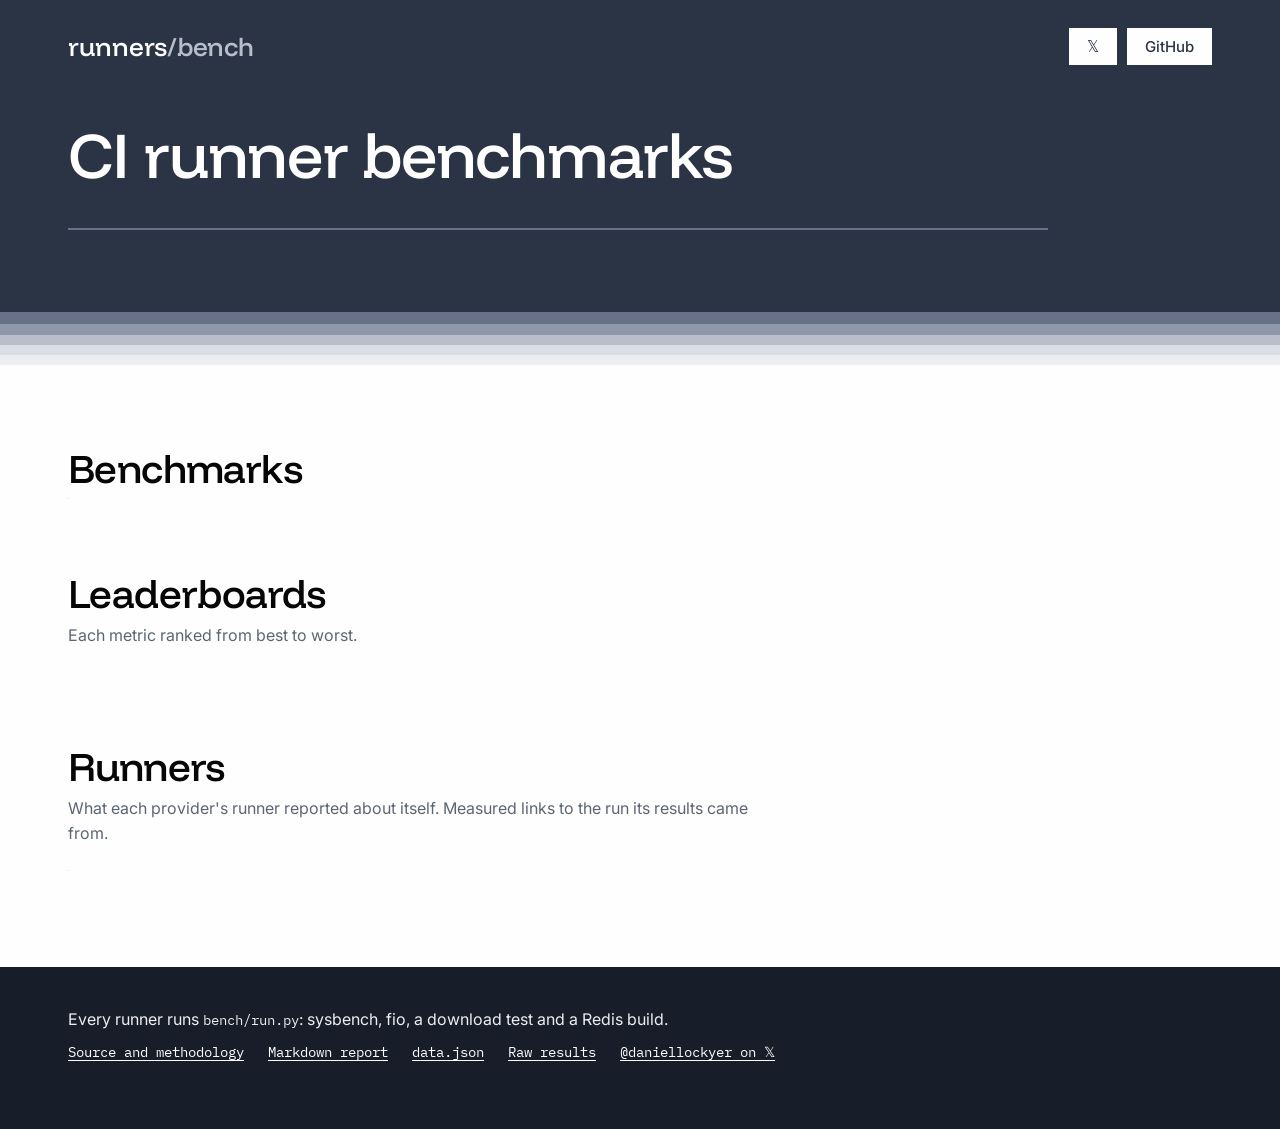
==== site/index.html @ bcc3f511 "Add Simple Analytics" ====
<!doctype html>
<html lang="en">
<head>
  <meta charset="utf-8">
  <meta name="viewport" content="width=device-width, initial-scale=1">
  <title>CI runner benchmarks</title>
  <meta name="description" content="GitHub Actions runner providers benchmarked side by side on 4 vCPU x64 machines: CPU, memory, disk, network, a Redis build and its cost.">
  <meta property="og:type" content="website">
  <meta property="og:url" content="https://runnersbench.com/">
  <meta property="og:title" content="CI runner benchmarks">
  <meta property="og:description" content="GitHub Actions runner providers benchmarked side by side: CPU, disk, network, a Redis build and its cost.">
  <meta property="og:image" content="https://runnersbench.com/og.png">
  <meta property="og:image:width" content="1200">
  <meta property="og:image:height" content="630">
  <meta name="twitter:card" content="summary_large_image">
  <meta name="twitter:creator" content="@daniellockyer">
  <meta name="twitter:image:alt" content="CI runner benchmarks at runnersbench.com">
  <link rel="preconnect" href="https://fonts.googleapis.com">
  <link rel="preconnect" href="https://fonts.gstatic.com" crossorigin>
  <link rel="stylesheet" href="https://fonts.googleapis.com/css2?family=Funnel+Display:wght@500&family=IBM+Plex+Mono:wght@400;500&family=Inter:wght@400;500;600&display=swap">
  <link rel="stylesheet" href="style.css">
  <script src="app.js" defer></script>
</head>
<body>
  <header class="hero">
    <div class="wrap">
      <nav>
        <span class="brand">runners<span>/bench</span></span>
        <span class="actions">
          <a class="button" href="https://x.com/daniellockyer" aria-label="X">𝕏</a>
          <a class="button" href="https://github.com/lockyer-labs/runnersbench">GitHub</a>
        </span>
      </nav>
      <h1>CI runner benchmarks</h1>
      <div id="stats" class="stats"></div>
      <p id="meta" class="meta"></p>
    </div>
    <div class="horizon" aria-hidden="true"></div>
  </header>
  <main class="wrap">
    <section>
      <h2>Benchmarks</h2>
      <p class="caption" id="benchmarks-caption"></p>
      <div class="scroll"><table id="benchmarks"></table></div>
    </section>
    <section>
      <h2>Leaderboards</h2>
      <p class="note">Each metric ranked from best to worst.</p>
      <div id="boards" class="grid"></div>
    </section>
    <section>
      <h2>Runners</h2>
      <p class="note">What each provider's runner reported about itself. Measured links to the run its results came from.</p>
      <p class="caption" id="runners-caption"></p>
      <div class="scroll"><table id="runners"></table></div>
    </section>
    <section id="errors-section" hidden>
      <h2>Errors</h2>
      <ul id="errors"></ul>
    </section>
  </main>
  <footer>
    <div class="wrap">
      <p>Every runner runs <code>bench/run.py</code>: sysbench, fio, a download test and a Redis build.</p>
      <p class="links">
        <a href="https://github.com/lockyer-labs/runnersbench">Source and methodology</a>
        <a href="report.md">Markdown report</a>
        <a href="data.json">data.json</a>
        <a href="results.json">Raw results</a>
        <a href="https://x.com/daniellockyer">@daniellockyer on 𝕏</a>
      </p>
    </div>
  </footer>
  <!-- 100% privacy-first analytics -->
  <script async src="https://scripts.simpleanalyticscdn.com/latest.js"></script>
</body>
</html>
---- site/style.css ----
:root {
  color-scheme: light dark;
  --p1: #f5f6f8;
  --p2: #eceef2;
  --p3: #d9dde4;
  --p4: #b8bfcb;
  --p5: #8e98a8;
  --p6: #677286;
  --p7: #2b3445;
  --p8: #222a38;
  --p9: #181e29;
  --p10: #0e121a;

  --bg: #fefefe;
  --fg: #060606;
  --muted: #5d6573;
  --line: var(--p3);
  --tint: var(--p1);
  --tint-strong: var(--p2);
  --accent: var(--p7);
  --on-accent: #fefefe;
  --track: var(--p2);
  --bar: var(--p4);
  --link: #3b63c4;

  --display: "Funnel Display", system-ui, sans-serif;
  --body: Inter, system-ui, sans-serif;
  --mono: "IBM Plex Mono", ui-monospace, monospace;
}

@media (prefers-color-scheme: dark) {
  :root {
    --bg: #0d1016;
    --fg: #e8eaee;
    --muted: #9aa2b0;
    --line: #2a303b;
    --tint: #141821;
    --tint-strong: #1b202b;
    --accent: #4a5568;
    --track: #1f2430;
    --link: #8fb0ff;
  }
}

* { box-sizing: border-box; }

body {
  margin: 0;
  font: 16px/1.55 var(--body);
  color: var(--fg);
  background: var(--bg);
}

.wrap { max-width: 1240px; margin: 0 auto; padding: 0 48px; }
a { color: var(--link); text-underline-offset: 3px; }
code { font-family: var(--mono); font-size: 0.85em; }

/* Hero */

.hero { background: var(--p7); color: var(--on-accent); }
.hero nav { display: flex; justify-content: space-between; align-items: center; padding: 28px 0 56px; }
.brand { font: 500 26px var(--display); letter-spacing: -0.01em; }
.brand span { color: var(--p4); }
.button {
  font: 500 15px var(--body);
  color: var(--p7);
  background: var(--on-accent);
  padding: 9px 18px;
  text-decoration: none;
}
.button:hover { background: var(--p2); }
.actions { display: flex; gap: 10px; }
h1 { font: 500 64px/1.05 var(--display); letter-spacing: -0.02em; margin: 0 0 40px; }
.meta { font: 13px var(--mono); color: var(--p3); margin: 24px 0 0; padding-bottom: 48px; }

.stats {
  display: grid;
  grid-template-columns: repeat(auto-fit, minmax(220px, 1fr));
  gap: 1px;
  background: var(--p6);
  border: 1px solid var(--p6);
  max-width: 980px;
}
.stat { background: var(--p8); padding: 16px 18px; }
.stat .label { font: 12px var(--mono); color: var(--p4); text-transform: lowercase; }
.stat .value { font: 500 30px/1.2 var(--display); margin-top: 6px; white-space: nowrap; }
.stat .unit { font: 15px var(--mono); color: var(--p3); }
.stat .who { font: 13px var(--mono); color: var(--p3); }

.horizon {
  height: 72px;
  background: linear-gradient(
    var(--p7) 0 14%, var(--p6) 14% 30%, var(--p5) 30% 46%, var(--p4) 46% 60%,
    var(--p3) 60% 74%, var(--p2) 74% 87%, var(--bg) 87%
  );
}

/* Sections */

section { margin: 72px 0; }
h2 { font: 500 40px/1.1 var(--display); letter-spacing: -0.015em; margin: 0 0 8px; }
.note { color: var(--muted); margin: 0 0 24px; max-width: 70ch; }
.caption { font: 12px var(--mono); color: var(--muted); margin: 0 0 6px; }

/* Tables */

.scroll { overflow-x: auto; -webkit-overflow-scrolling: touch; }
table { border-collapse: separate; border-spacing: 0; font-size: 14px; white-space: nowrap; border: 1px solid var(--line); border-width: 1px 0 0 1px; }
th, td { border: 1px solid var(--line); border-width: 0 1px 1px 0; padding: 7px 12px; text-align: left; }
th { background: var(--tint-strong); font-weight: 500; }
th:first-child, td:first-child { position: sticky; left: 0; z-index: 1; background: var(--tint); }
thead th:first-child { background: var(--tint-strong); }
td.num { text-align: right; font: 14px var(--mono); font-variant-numeric: tabular-nums; }
td.best { background: var(--accent); color: var(--on-accent); font-weight: 500; }
tbody tr:hover td:not(.best) { background: var(--tint); }
.hint { color: var(--muted); font-size: 13px; }
.hint::before { content: " · "; }

/* Leaderboards */

.grid {
  display: grid;
  grid-template-columns: repeat(auto-fill, minmax(min(380px, 100%), 1fr));
  gap: 24px;
}
.board { background: var(--tint); padding: 20px 22px 16px; min-width: 0; }
.board h3 { font: 500 17px var(--body); margin: 0; }
.board .hint::before { content: none; }
.board .hint { display: block; font: 12px var(--mono); margin-bottom: 14px; }
.row { display: grid; grid-template-columns: 110px 1fr auto; align-items: center; gap: 10px; font: 13px var(--mono); padding: 3px 0; }
.row .name { overflow: hidden; text-overflow: ellipsis; white-space: nowrap; }
.track {
  height: 12px;
  background: radial-gradient(circle, var(--p4) 1px, transparent 1.5px) 0 50% / 8px 8px repeat-x;
}
.fill { height: 100%; min-width: 2px; }
.row.best .name, .row.best .val { font-weight: 600; }
.row.best .val::before { content: "★ "; color: #d49a00; }

.swatch {
  display: inline-block;
  width: 10px;
  height: 10px;
  margin-right: 7px;
  vertical-align: 0;
}
.row .val { text-align: right; min-width: 7ch; font-variant-numeric: tabular-nums; }

/* Errors */

#errors { background: #fbf1de; color: #8a5300; padding: 16px 16px 16px 36px; font-size: 14px; }

/* Footer */

footer { background: var(--p9); color: var(--p2); padding: 40px 0 56px; margin-top: 96px; }
footer p { margin: 0 0 12px; }
footer .links { display: flex; flex-wrap: wrap; gap: 8px 24px; font: 14px var(--mono); }
footer a { color: var(--on-accent); }

@media (max-width: 700px) {
  .wrap { padding: 0 18px; }
  .hero nav { padding-bottom: 32px; }
  h1 { font-size: clamp(26px, 8.4vw, 40px); margin-bottom: 28px; white-space: nowrap; }
  .stat .value { font-size: 24px; }
  section { margin: 48px 0; }
  h2 { font-size: 30px; }
  table { font-size: 12px; }
  th, td { padding: 5px 7px; }
  td.num { font-size: 12px; }
  #benchmarks th, #benchmarks td:first-child { white-space: normal; }
  #benchmarks thead th { white-space: nowrap; }
  #benchmarks td:first-child { min-width: 9em; }
  #benchmarks .hint { font-size: 0; }
  #benchmarks .hint::before { content: " " attr(data-short); font-size: 12px; }
  .row { grid-template-columns: 96px 1fr auto; }
}
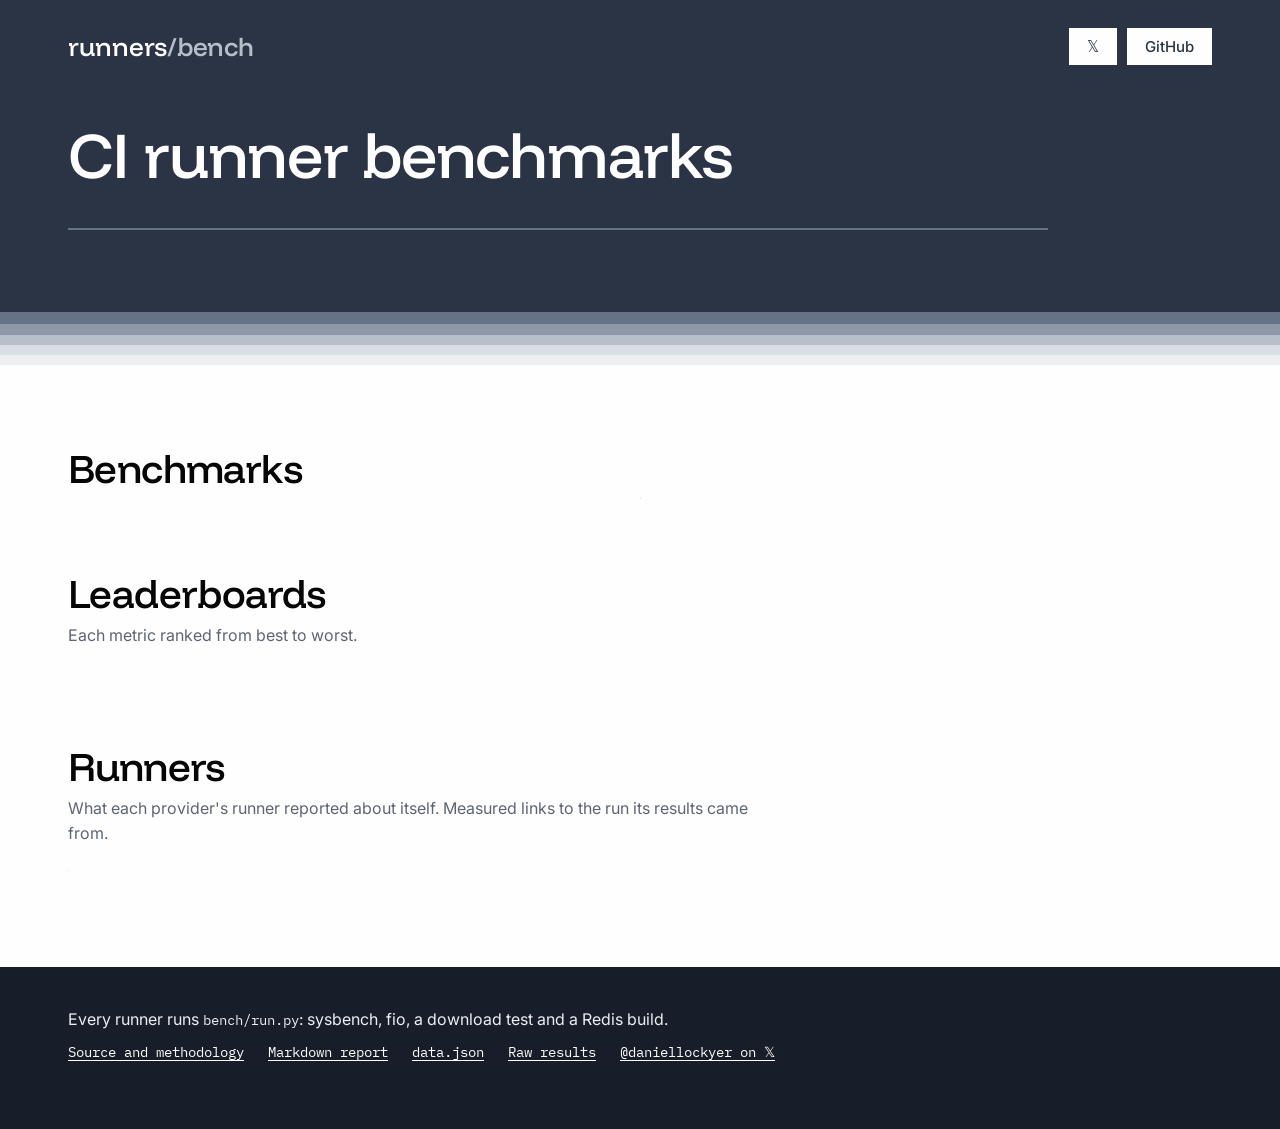
==== commit 5ed4b881: "Fit the benchmarks table without scrolling on laptop-width windows" ====
--- a/site/index.html
+++ b/site/index.html
@@ -4,6 +4,8 @@
   <meta charset="utf-8">
   <meta name="viewport" content="width=device-width, initial-scale=1">
   <title>CI runner benchmarks</title>
+  <link rel="icon" href="/favicon.svg" type="image/svg+xml">
+  <link rel="apple-touch-icon" href="/apple-touch-icon.png">
   <meta name="description" content="GitHub Actions runner providers benchmarked side by side on 4 vCPU x64 machines: CPU, memory, disk, network, a Redis build and its cost.">
   <meta property="og:type" content="website">
   <meta property="og:url" content="https://runnersbench.com/">
@@ -41,7 +43,7 @@
     <section>
       <h2>Benchmarks</h2>
       <p class="caption" id="benchmarks-caption"></p>
-      <div class="scroll"><table id="benchmarks"></table></div>
+      <div class="scroll bleed"><table id="benchmarks"></table></div>
     </section>
     <section>
       <h2>Leaderboards</h2>
--- a/site/style.css
+++ b/site/style.css
@@ -105,6 +105,12 @@
 /* Tables */
 
 .scroll { overflow-x: auto; -webkit-overflow-scrolling: touch; }
+/* Lets a wide table use the window's width beyond the 1144px content column, up to 1600px. */
+.bleed { margin-inline: calc(-1 * clamp(24px, (100vw - 1192px) / 2, 228px)); }
+.bleed table { margin-inline: auto; }
+#benchmarks th, #benchmarks td { padding: 6px 7px; }
+#benchmarks th.provider { border-top: 4px solid; font-size: 13px; text-align: right; }
+#benchmarks td:first-child { white-space: normal; min-width: 9.5em; max-width: 14em; }
 table { border-collapse: separate; border-spacing: 0; font-size: 14px; white-space: nowrap; border: 1px solid var(--line); border-width: 1px 0 0 1px; }
 th, td { border: 1px solid var(--line); border-width: 0 1px 1px 0; padding: 7px 12px; text-align: left; }
 th { background: var(--tint-strong); font-weight: 500; }
@@ -113,8 +119,7 @@
 td.num { text-align: right; font: 14px var(--mono); font-variant-numeric: tabular-nums; }
 td.best { background: var(--accent); color: var(--on-accent); font-weight: 500; }
 tbody tr:hover td:not(.best) { background: var(--tint); }
-.hint { color: var(--muted); font-size: 13px; }
-.hint::before { content: " · "; }
+.hint { color: var(--muted); margin-left: 6px; cursor: help; }
 
 /* Leaderboards */
 
@@ -124,9 +129,7 @@
   gap: 24px;
 }
 .board { background: var(--tint); padding: 20px 22px 16px; min-width: 0; }
-.board h3 { font: 500 17px var(--body); margin: 0; }
-.board .hint::before { content: none; }
-.board .hint { display: block; font: 12px var(--mono); margin-bottom: 14px; }
+.board h3 { font: 500 17px var(--body); margin: 0 0 14px; }
 .row { display: grid; grid-template-columns: 110px 1fr auto; align-items: center; gap: 10px; font: 13px var(--mono); padding: 3px 0; }
 .row .name { overflow: hidden; text-overflow: ellipsis; white-space: nowrap; }
 .track {
@@ -167,10 +170,10 @@
   table { font-size: 12px; }
   th, td { padding: 5px 7px; }
   td.num { font-size: 12px; }
+  .bleed { margin-inline: 0; }
+  #benchmarks th, #benchmarks td { padding: 5px 7px; }
   #benchmarks th, #benchmarks td:first-child { white-space: normal; }
   #benchmarks thead th { white-space: nowrap; }
   #benchmarks td:first-child { min-width: 9em; }
-  #benchmarks .hint { font-size: 0; }
-  #benchmarks .hint::before { content: " " attr(data-short); font-size: 12px; }
   .row { grid-template-columns: 96px 1fr auto; }
 }
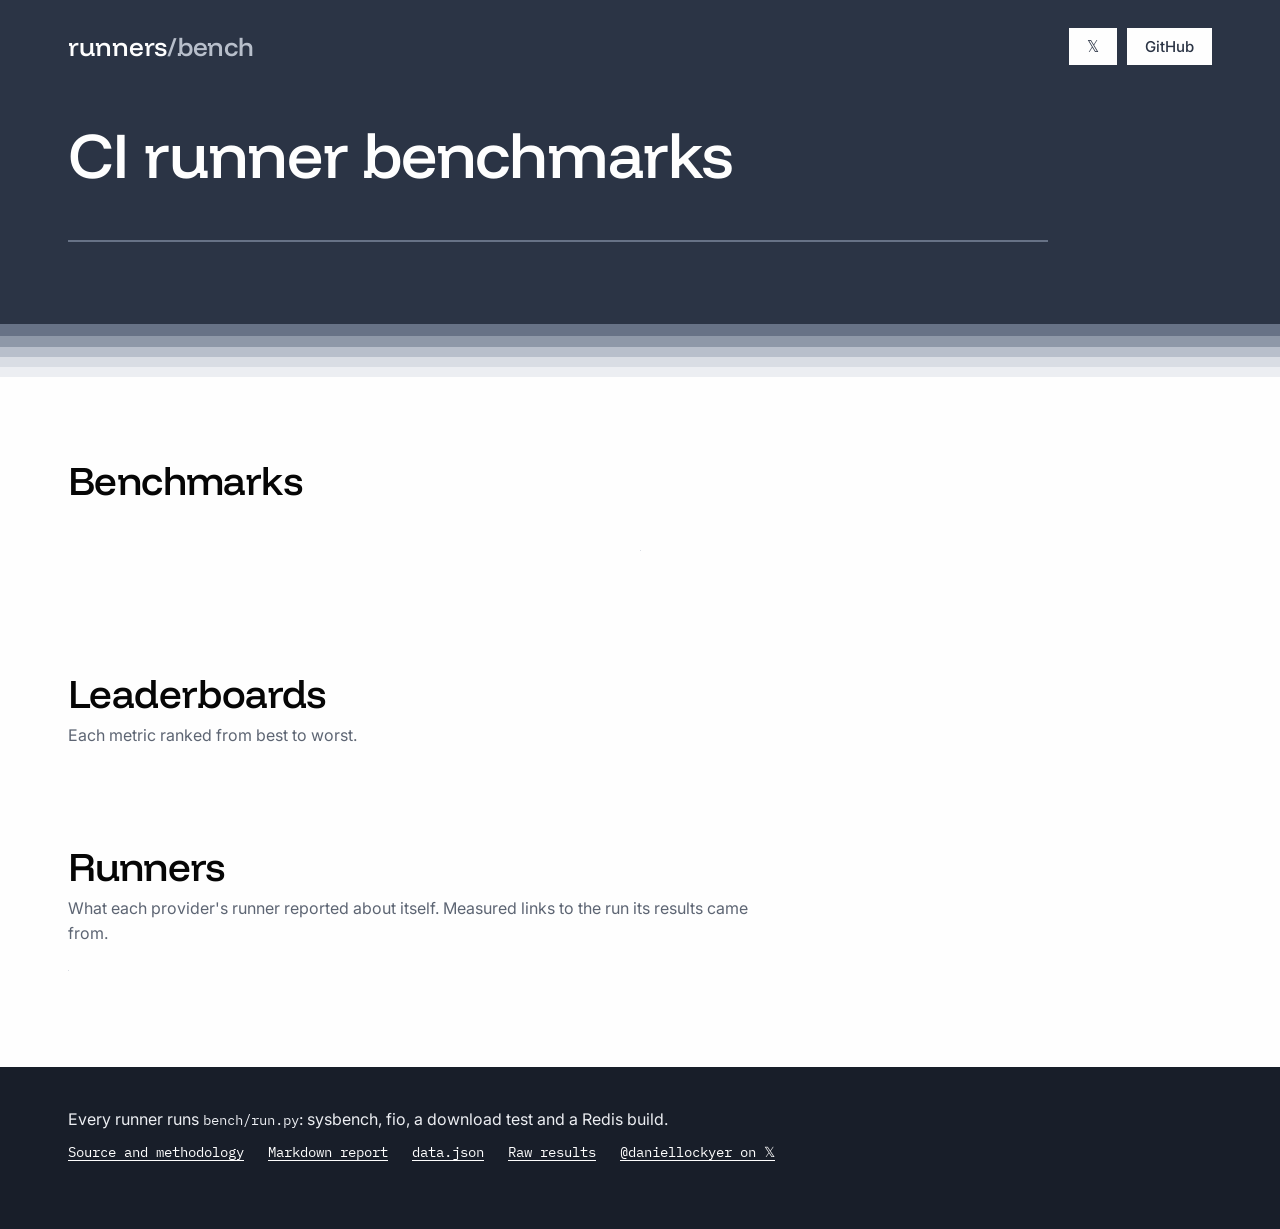
==== commit c3f53cce: "Add Linux arm64 runners and an architecture tab on the site" ====
--- a/site/index.html
+++ b/site/index.html
@@ -6,7 +6,7 @@
   <title>CI runner benchmarks</title>
   <link rel="icon" href="/favicon.svg" type="image/svg+xml">
   <link rel="apple-touch-icon" href="/apple-touch-icon.png">
-  <meta name="description" content="GitHub Actions runner providers benchmarked side by side on 4 vCPU x64 machines: CPU, memory, disk, network, a Redis build and its cost.">
+  <meta name="description" content="GitHub Actions runner providers benchmarked side by side on 4 vCPU Linux x64 and arm64 machines: CPU, memory, disk, network, a Redis build and its cost.">
   <meta property="og:type" content="website">
   <meta property="og:url" content="https://runnersbench.com/">
   <meta property="og:title" content="CI runner benchmarks">
@@ -34,6 +34,7 @@
         </span>
       </nav>
       <h1>CI runner benchmarks</h1>
+      <div id="tabs" class="tabs" role="tablist"></div>
       <div id="stats" class="stats"></div>
       <p id="meta" class="meta"></p>
     </div>
--- a/site/style.css
+++ b/site/style.css
@@ -22,6 +22,8 @@
   --track: var(--p2);
   --bar: var(--p4);
   --link: #3b63c4;
+  --mark: #fffae6;
+  --mark-line: #ecd48a;
 
   --display: "Funnel Display", system-ui, sans-serif;
   --body: Inter, system-ui, sans-serif;
@@ -39,6 +41,8 @@
     --accent: #4a5568;
     --track: #1f2430;
     --link: #8fb0ff;
+    --mark: #2a2512;
+    --mark-line: #6b5a1e;
   }
 }
 
@@ -71,6 +75,18 @@
 .button:hover { background: var(--p2); }
 .actions { display: flex; gap: 10px; }
 h1 { font: 500 64px/1.05 var(--display); letter-spacing: -0.02em; margin: 0 0 40px; }
+.tabs { display: flex; flex-wrap: wrap; gap: 8px; margin: -16px 0 28px; }
+.tab {
+  font: 500 14px var(--mono);
+  color: var(--p3);
+  background: transparent;
+  border: 1px solid var(--p6);
+  padding: 8px 14px;
+  cursor: pointer;
+}
+.tab:hover { color: var(--on-accent); border-color: var(--p4); }
+.tab[aria-selected="true"] { color: var(--p7); background: var(--on-accent); border-color: var(--on-accent); }
+.tab .count { margin-left: 8px; opacity: 0.6; }
 .meta { font: 13px var(--mono); color: var(--p3); margin: 24px 0 0; padding-bottom: 48px; }
 
 .stats {
@@ -108,9 +124,15 @@
 /* Lets a wide table use the window's width beyond the 1144px content column, up to 1600px. */
 .bleed { margin-inline: calc(-1 * clamp(24px, (100vw - 1192px) / 2, 228px)); }
 .bleed table { margin-inline: auto; }
+.bleed { padding-block: 40px 48px; }
+@media (min-width: 1100px) { .bleed { padding-inline: 32px; } }
 #benchmarks th, #benchmarks td { padding: 6px 7px; }
 #benchmarks th.provider { border-top: 4px solid; font-size: 13px; text-align: right; }
 #benchmarks td:first-child { white-space: normal; min-width: 9.5em; max-width: 14em; }
+#benchmarks.spotlight :is(td, th):not(.hl, .lit, .corner) { opacity: 0.5; }
+#benchmarks td.hl { box-shadow: inset 0 0 0 1px var(--mark-line); }
+#benchmarks td.hl:not(.best) { background: var(--mark); }
+#benchmarks.shift-held { user-select: none; -webkit-user-select: none; cursor: cell; }
 table { border-collapse: separate; border-spacing: 0; font-size: 14px; white-space: nowrap; border: 1px solid var(--line); border-width: 1px 0 0 1px; }
 th, td { border: 1px solid var(--line); border-width: 0 1px 1px 0; padding: 7px 12px; text-align: left; }
 th { background: var(--tint-strong); font-weight: 500; }
@@ -170,7 +192,7 @@
   table { font-size: 12px; }
   th, td { padding: 5px 7px; }
   td.num { font-size: 12px; }
-  .bleed { margin-inline: 0; }
+  .bleed { margin-inline: 0; padding-block: 16px 24px; }
   #benchmarks th, #benchmarks td { padding: 5px 7px; }
   #benchmarks th, #benchmarks td:first-child { white-space: normal; }
   #benchmarks thead th { white-space: nowrap; }
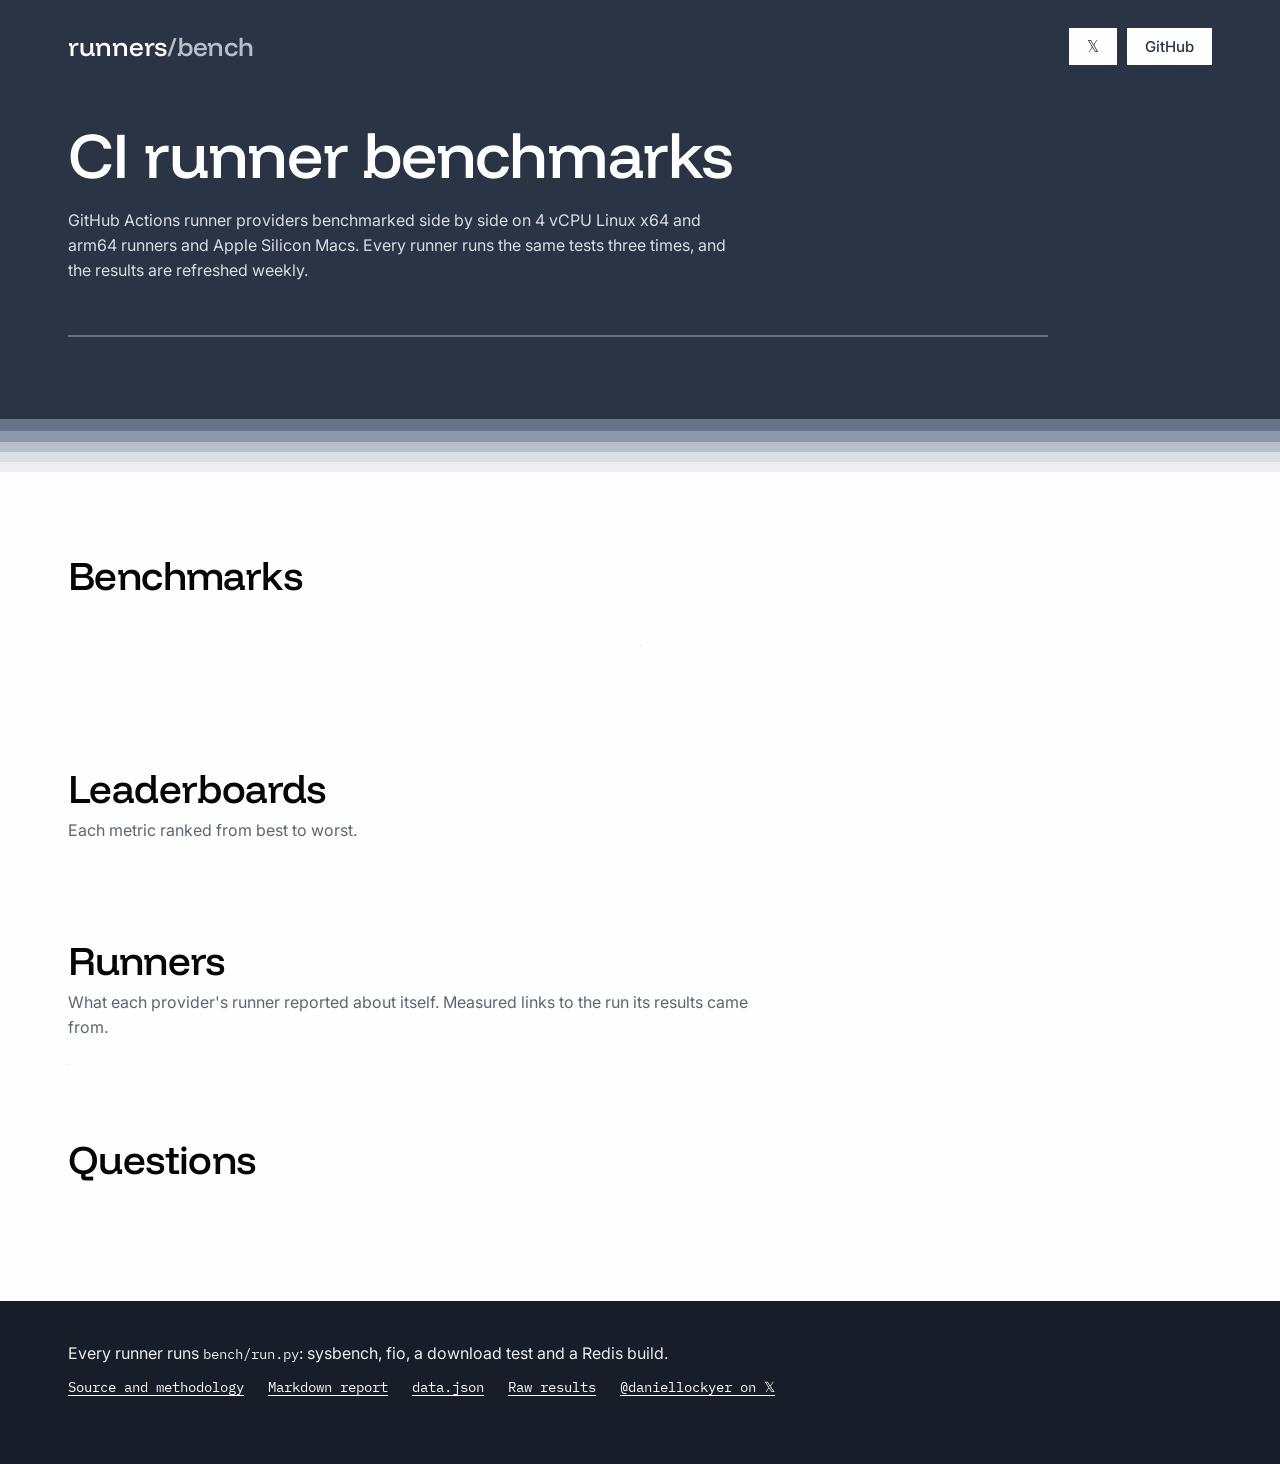
==== commit fd94a786: "Improve SEO: meta tags, structured data, crawlable intro and questions, sitemap" ====
--- a/site/index.html
+++ b/site/index.html
@@ -3,20 +3,34 @@
 <head>
   <meta charset="utf-8">
   <meta name="viewport" content="width=device-width, initial-scale=1">
-  <title>CI runner benchmarks</title>
+  <title>GitHub Actions runner benchmarks: speed and cost compared · runners/bench</title>
+  <meta name="description" content="Independent benchmarks of GitHub Actions runner providers on 4 vCPU Linux x64 and arm64 runners and Apple Silicon Macs: CPU, memory, disk, network, queue time, a Redis build and what it costs.">
+  <link rel="canonical" href="https://runnersbench.com/">
+  <meta name="author" content="Daniel Lockyer">
+  <meta name="robots" content="index, follow, max-image-preview:large">
+  <meta name="theme-color" content="#2b3445">
   <link rel="icon" href="/favicon.svg" type="image/svg+xml">
   <link rel="apple-touch-icon" href="/apple-touch-icon.png">
-  <meta name="description" content="GitHub Actions runner providers benchmarked side by side on 4 vCPU Linux x64 and arm64 machines: CPU, memory, disk, network, a Redis build and its cost.">
+  <link rel="alternate" type="application/json" href="/data.json" title="Benchmark summary">
   <meta property="og:type" content="website">
+  <meta property="og:site_name" content="runners/bench">
+  <meta property="og:locale" content="en_US">
   <meta property="og:url" content="https://runnersbench.com/">
-  <meta property="og:title" content="CI runner benchmarks">
-  <meta property="og:description" content="GitHub Actions runner providers benchmarked side by side: CPU, disk, network, a Redis build and its cost.">
+  <meta property="og:title" content="GitHub Actions runner benchmarks: speed and cost compared">
+  <meta property="og:description" content="GitHub Actions runner providers benchmarked side by side on Linux x64, arm64 and macOS: CPU, disk, network, a Redis build and its cost.">
   <meta property="og:image" content="https://runnersbench.com/og.png">
+  <meta property="og:image:type" content="image/png">
   <meta property="og:image:width" content="1200">
   <meta property="og:image:height" content="630">
+  <meta property="og:image:alt" content="runners/bench: CI runner benchmarks, GitHub Actions runner providers side by side">
   <meta name="twitter:card" content="summary_large_image">
+  <meta name="twitter:site" content="@daniellockyer">
   <meta name="twitter:creator" content="@daniellockyer">
-  <meta name="twitter:image:alt" content="CI runner benchmarks at runnersbench.com">
+  <meta name="twitter:title" content="GitHub Actions runner benchmarks: speed and cost compared">
+  <meta name="twitter:description" content="GitHub Actions runner providers benchmarked side by side on Linux x64, arm64 and macOS: CPU, disk, network, a Redis build and its cost.">
+  <meta name="twitter:image" content="https://runnersbench.com/og.png">
+  <meta name="twitter:image:alt" content="runners/bench: CI runner benchmarks, GitHub Actions runner providers side by side">
+  <!-- seo:jsonld -->
   <link rel="preconnect" href="https://fonts.googleapis.com">
   <link rel="preconnect" href="https://fonts.gstatic.com" crossorigin>
   <link rel="stylesheet" href="https://fonts.googleapis.com/css2?family=Funnel+Display:wght@500&family=IBM+Plex+Mono:wght@400;500&family=Inter:wght@400;500;600&display=swap">
@@ -34,6 +48,7 @@
         </span>
       </nav>
       <h1>CI runner benchmarks</h1>
+      <p class="lede" id="lede">GitHub Actions runner providers benchmarked side by side on 4 vCPU Linux x64 and arm64 runners and Apple Silicon Macs. Every runner runs the same tests three times, and the results are refreshed weekly.</p>
       <div id="tabs" class="tabs" role="tablist"></div>
       <div id="stats" class="stats"></div>
       <p id="meta" class="meta"></p>
@@ -57,6 +72,12 @@
       <p class="caption" id="runners-caption"></p>
       <div class="scroll"><table id="runners"></table></div>
     </section>
+    <section id="questions">
+      <h2>Questions</h2>
+      <div class="faq">
+        <!-- seo:faq -->
+      </div>
+    </section>
     <section id="errors-section" hidden>
       <h2>Errors</h2>
       <ul id="errors"></ul>
--- a/site/style.css
+++ b/site/style.css
@@ -75,6 +75,7 @@
 .button:hover { background: var(--p2); }
 .actions { display: flex; gap: 10px; }
 h1 { font: 500 64px/1.05 var(--display); letter-spacing: -0.02em; margin: 0 0 40px; }
+.lede { color: var(--p3); max-width: 66ch; margin: -20px 0 40px; }
 .tabs { display: flex; flex-wrap: wrap; gap: 8px; margin: -16px 0 28px; }
 .tab {
   font: 500 14px var(--mono);
@@ -117,6 +118,12 @@
 h2 { font: 500 40px/1.1 var(--display); letter-spacing: -0.015em; margin: 0 0 8px; }
 .note { color: var(--muted); margin: 0 0 24px; max-width: 70ch; }
 .caption { font: 12px var(--mono); color: var(--muted); margin: 0 0 6px; }
+
+/* Questions */
+
+.faq { display: grid; grid-template-columns: repeat(auto-fill, minmax(min(460px, 100%), 1fr)); gap: 8px 48px; margin-top: 24px; }
+.faq h3 { font: 500 19px/1.3 var(--body); margin: 16px 0 6px; }
+.faq p { color: var(--muted); margin: 0; max-width: 62ch; }
 
 /* Tables */
 
@@ -158,7 +165,21 @@
   height: 12px;
   background: radial-gradient(circle, var(--p4) 1px, transparent 1.5px) 0 50% / 8px 8px repeat-x;
 }
+.track { position: relative; }
 .fill { height: 100%; min-width: 2px; }
+.range {
+  position: absolute;
+  top: 50%;
+  height: 8px;
+  min-width: 1px;
+  transform: translateY(-50%);
+  color: var(--fg);
+  border: solid currentColor;
+  border-width: 0 1px;
+  background: linear-gradient(currentColor, currentColor) 0 50% / 100% 1px no-repeat;
+  opacity: 0.55;
+}
+.row .spread { display: inline-block; min-width: 5ch; margin-left: 6px; color: var(--muted); font-size: 11px; font-weight: 400; text-align: right; }
 .row.best .name, .row.best .val { font-weight: 600; }
 .row.best .val::before { content: "★ "; color: #d49a00; }
 
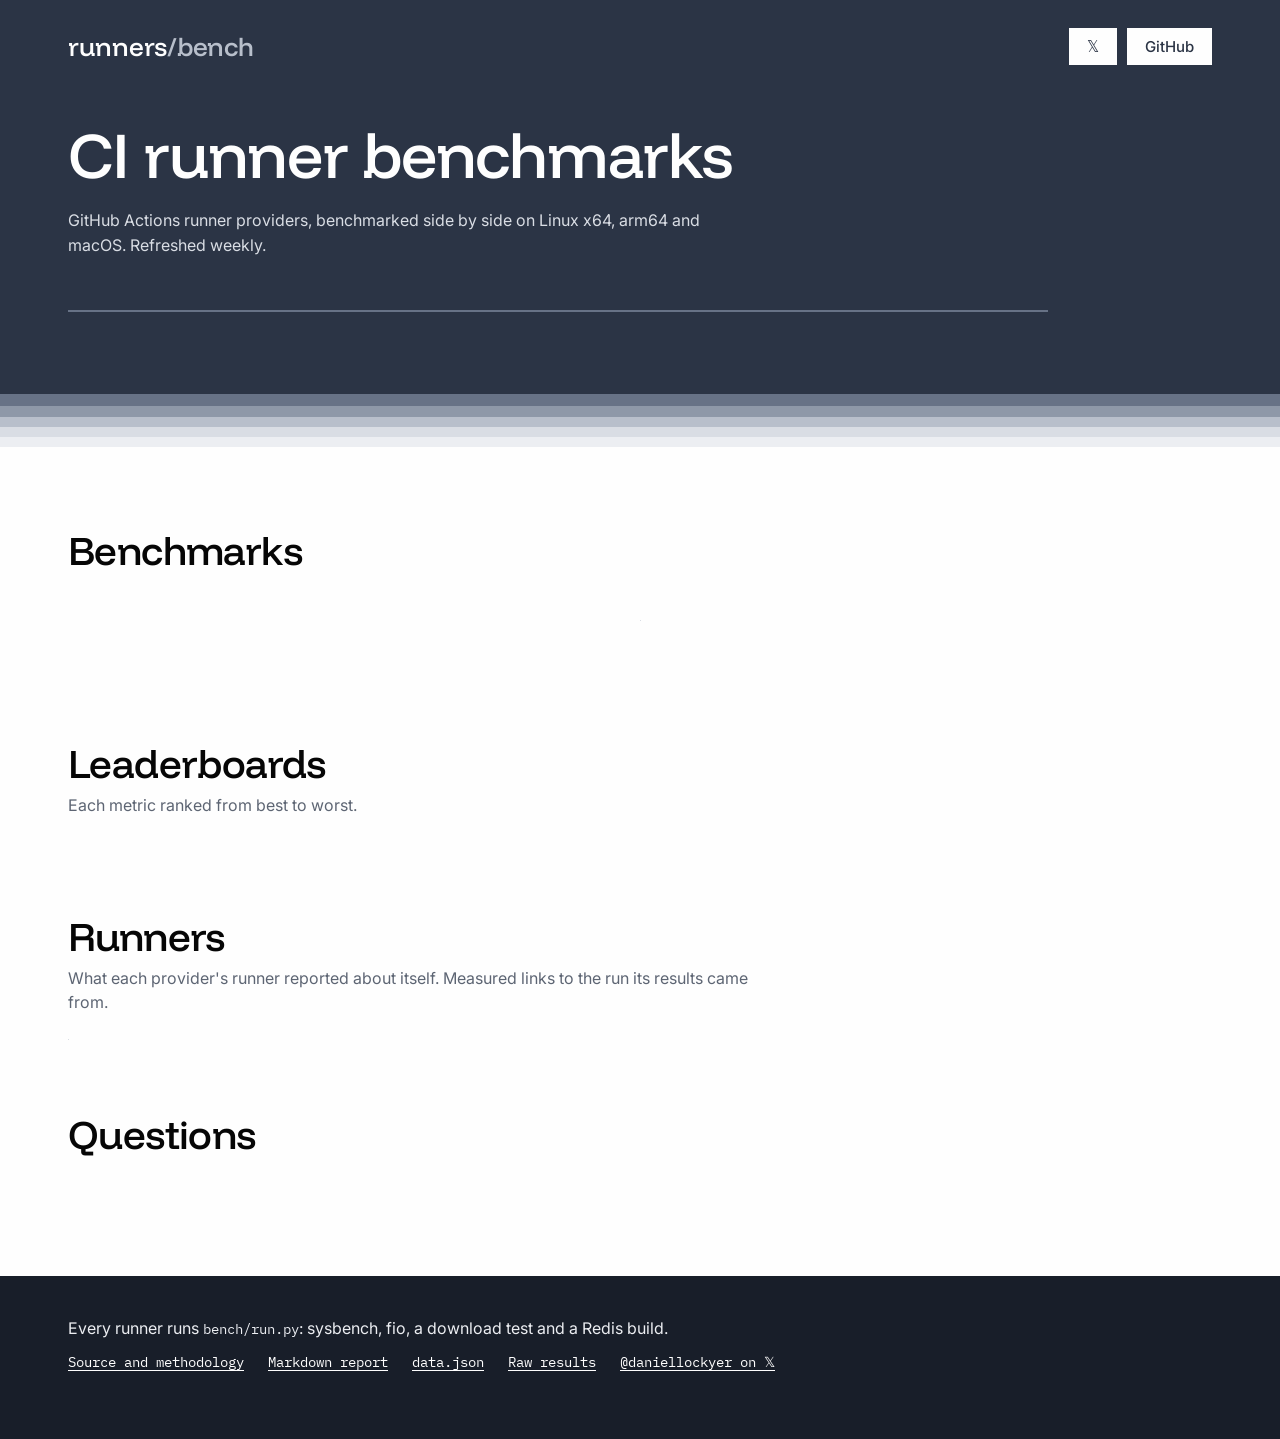
==== commit 2cfc4264: "Shorten the intro" ====
--- a/site/index.html
+++ b/site/index.html
@@ -48,7 +48,7 @@
         </span>
       </nav>
       <h1>CI runner benchmarks</h1>
-      <p class="lede" id="lede">GitHub Actions runner providers benchmarked side by side on 4 vCPU Linux x64 and arm64 runners and Apple Silicon Macs. Every runner runs the same tests three times, and the results are refreshed weekly.</p>
+      <p class="lede" id="lede">GitHub Actions runner providers, benchmarked side by side on Linux x64, arm64 and macOS. Refreshed weekly.</p>
       <div id="tabs" class="tabs" role="tablist"></div>
       <div id="stats" class="stats"></div>
       <p id="meta" class="meta"></p>
